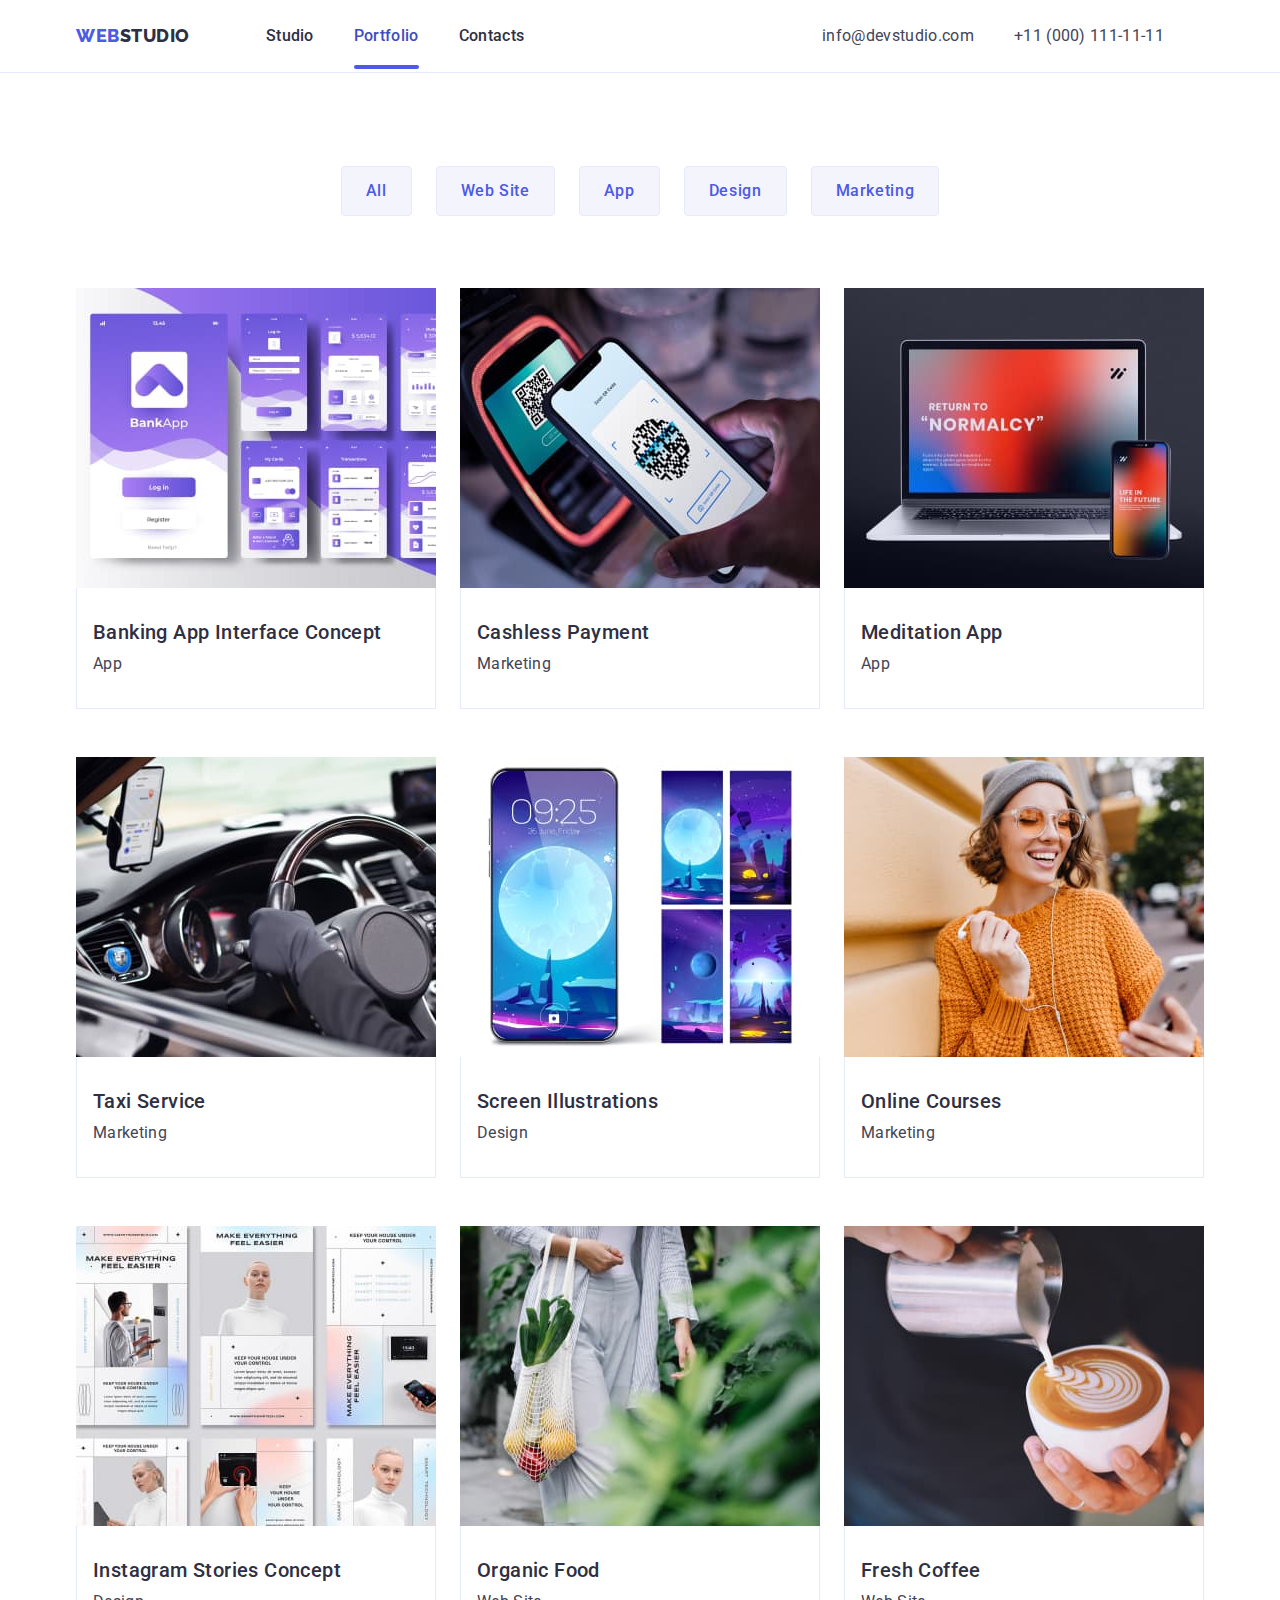
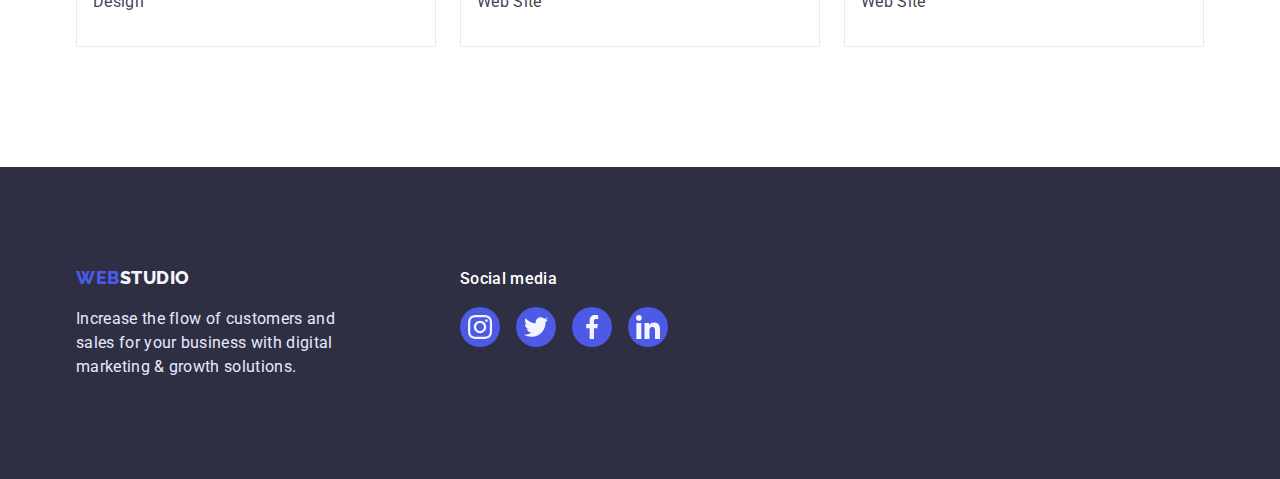
==== portfolio.html @ bd4fde7c "Initial commit" ====
<!DOCTYPE html>
<html lang="en">
	<head>
		<meta charset="UTF-8" />
		<meta http-equiv="X-UA-Compatible" content="IE=edge" />
		<meta name="viewport" content="width=device-width, initial-scale=1.0" />
		<title>Studio</title>
		<link rel="preconnect" href="https://fonts.googleapis.com" />
		<link rel="preconnect" href="https://fonts.gstatic.com" crossorigin />
		<link
			href="https://fonts.googleapis.com/css2?family=Raleway:wght@800&family=Roboto:wght@400;500;700;900&display=swap"
			rel="stylesheet"
		/>
		<link rel="stylesheet" href="https://cdn.jsdelivr.net/npm/modern-normalize@1.1.0/modern-normalize.min.css" />
		<link rel="stylesheet" href="./css/style.css" />
	</head>

	<body>
		<header class="header">
			<div class="container page-haeder-container">
				<nav class="nav">
					<a class="logo link" href="./index.html">Web <span class="logostudio">Studio</span></a>
					<ul class="nav-menu list">
						<li class="nav-items-pages">
							<a class="nav-link link" href="./index.html">Studio</a>
						</li>
						<li class="nav-items-pages">
							<a class="current nav-link link" href="./portfolio.html">Portfolio</a>
						</li>
						<li class="nav-items-pages">
							<a class="nav-link link" href="">Contacts</a>
						</li>
					</ul>
				</nav>
				<address class="address">
					<ul class="address-item list">
						<li class="address-contacts">
							<a class="contacts link" href="mailto:info@devstudio.com">info@devstudio.com</a>
						</li>
						<li class="address-contacts">
							<a class="contacts link" href="tel:+110001111111">+11 (000) 111-11-11</a>
						</li>
					</ul>
				</address>
			</div>
		</header>

		<main>
			<section class="portfolio">
				<div class="container">
					<h1 class="title" hidden>titel</h1>
					<ul class="btn-section list">
						<li class="btn-section-item">
							<button class="btn-section-list" type="button">All</button>
						</li>
						<li class="btn-section-item">
							<button class="btn-section-list" type="button">Web Site</button>
						</li>
						<li class="btn-section-item">
							<button class="btn-section-list" type="button">App</button>
						</li>
						<li class="btn-section-item">
							<button class="btn-section-list" type="button">Design</button>
						</li>
						<li class="btn-section-item">
							<button class="btn-section-list" type="button">Marketing</button>
						</li>
					</ul>
					<ul class="project list">
						<li class="project-list-item">
							<a class="project-link link" href="">
								<div class="project-list-img-wrapper">
									<img
										class="project-img"
										src="./images-portfolio/banking-app-interface-concept.jpg"
										alt="Banking App Interface Concept"
										width="360"
									/>
									<p class="overlay"
										>14 Stylish and User-Friendly App Design Concepts · Task Manager App · Calorie Tracker App · Exotic
										Fruit Ecommerce App · Cloud Storage App</p
									>
								</div>

								<div class="project-position">
									<h2 class="project-title">Banking App Interface Concept</h2>
									<p class="project-text">App</p>
								</div>
							</a>
						</li>
						<li class="project-list-item">
							<a class="project-link link" href="">
								<div class="project-list-img-wrapper">
									<img
										class="project-img"
										src="./images-portfolio/cashless-payment.jpg"
										alt="Cashless Payment"
										width="360"
									/>
									<p class="overlay"
										>14 Stylish and User-Friendly App Design Concepts · Task Manager App · Calorie Tracker App · Exotic
										Fruit Ecommerce App · Cloud Storage App</p
									>
								</div>
								<div class="project-position">
									<h2 class="project-title">Cashless Payment</h2>
									<p class="project-text">Marketing</p>
								</div>
							</a>
						</li>
						<li class="project-list-item">
							<a class="project-link link" href="">
								<div class="project-list-img-wrapper">
									<img
										class="project-img"
										src="./images-portfolio/meditation-app.jpg"
										alt="Meditation App"
										width="360"
									/>
									<p class="overlay"
										>14 Stylish and User-Friendly App Design Concepts · Task Manager App · Calorie Tracker App · Exotic
										Fruit Ecommerce App · Cloud Storage App</p
									>
								</div>
								<div class="project-position">
									<h2 class="project-title">Meditation App</h2>
									<p class="project-text">App</p>
								</div>
							</a>
						</li>
						<li class="project-list-item">
							<a class="project-link link" href="">
								<div class="project-list-img-wrapper">
									<img class="project-img" src="./images-portfolio/taxi-service.jpg" alt="Taxi Service" width="360" />
									<p class="overlay"
										>14 Stylish and User-Friendly App Design Concepts · Task Manager App · Calorie Tracker App · Exotic
										Fruit Ecommerce App · Cloud Storage App</p
									>
								</div>
								<div class="project-position">
									<h2 class="project-title">Taxi Service</h2>
									<p class="project-text">Marketing</p>
								</div>
							</a>
						</li>
						<li class="project-list-item">
							<a class="project-link link" href="">
								<div class="project-list-img-wrapper">
									<img
										class="project-img"
										src="./images-portfolio/screen-illustrations.jpg"
										alt="Screen Illustrations"
										width="360"
									/>
									<p class="overlay"
										>14 Stylish and User-Friendly App Design Concepts · Task Manager App · Calorie Tracker App · Exotic
										Fruit Ecommerce App · Cloud Storage App</p
									>
								</div>

								<div class="project-position">
									<h2 class="project-title">Screen Illustrations</h2>
									<p class="project-text">Design</p>
								</div>
							</a>
						</li>
						<li class="project-list-item">
							<a class="project-link link" href="">
								<div class="project-list-img-wrapper">
									<img
										class="project-img"
										src="./images-portfolio/online-courses.jpg"
										alt="Online Courses"
										width="360"
									/>
									<p class="overlay"
										>14 Stylish and User-Friendly App Design Concepts · Task Manager App · Calorie Tracker App · Exotic
										Fruit Ecommerce App · Cloud Storage App</p
									>
								</div>

								<div class="project-position">
									<h2 class="project-title">Online Courses</h2>
									<p class="project-text">Marketing</p>
								</div>
							</a>
						</li>
						<li class="project-list-item">
							<a class="project-link link" href="">
								<div class="project-list-img-wrapper">
									<img
										class="project-img"
										src="./images-portfolio/instagram-stories-concept.jpg"
										alt="Instagram Stories Concept"
										width="360"
									/>
									<p class="overlay"
										>14 Stylish and User-Friendly App Design Concepts · Task Manager App · Calorie Tracker App · Exotic
										Fruit Ecommerce App · Cloud Storage App</p
									>
								</div>

								<div class="project-position">
									<h2 class="project-title">Instagram Stories Concept</h2>
									<p class="project-text">Design</p>
								</div>
							</a>
						</li>
						<li class="project-list-item">
							<a class="project-link link" href="">
								<div class="project-list-img-wrapper">
									<img class="project-img" src="./images-portfolio/organic-food.jpg" alt="Organic Food" width="360" />
									<p class="overlay"
										>14 Stylish and User-Friendly App Design Concepts · Task Manager App · Calorie Tracker App · Exotic
										Fruit Ecommerce App · Cloud Storage App</p
									>
								</div>

								<div class="project-position">
									<h2 class="project-title">Organic Food</h2>
									<p class="project-text">Web Site</p>
								</div>
							</a>
						</li>
						<li class="project-list-item">
							<a class="project-link link" href="">
								<div class="project-list-img-wrapper">
									<img class="project-img" src="./images-portfolio/fresh-coffee.jpg" alt="Fresh Coffee" width="360" />
									<p class="overlay"
										>14 Stylish and User-Friendly App Design Concepts · Task Manager App · Calorie Tracker App · Exotic
										Fruit Ecommerce App · Cloud Storage App</p
									>
								</div>

								<div class="project-position">
									<h2 class="project-title">Fresh Coffee</h2>
									<p class="project-text">Web Site</p>
								</div>
							</a>
						</li>
					</ul>
				</div>
			</section>
		</main>
		<!-- Footer -->
		<footer class="footer">
			<div class="section-footer container">
				<div>
					<a class="footer-logo link" href="./index.html">Web<span class="footer-logostudio">Studio</span></a>
					<p class="footer-description">
						Increase the flow of customers and sales for your business with digital marketing & growth solutions.
					</p>
				</div>

				<div class="footer-social">
					<h2 class="section-title" hidden>titel</h2>
					<h3 class="footer-media-title">Social media</h3>
					<ul class="footer-social-list list">
						<li class="footer-sicial-list-item">
							<a href="" class="footer-social-list-link">
								<svg class="footer-social-list-icon">
									<use href="./images/sprite.svg#icon-instagram"></use>
								</svg>
							</a>
						</li>
						<li class="footer-sicial-list-item">
							<a href="" class="footer-social-list-link">
								<svg class="footer-social-list-icon">
									<use href="./images/sprite.svg#icon-twitter"></use>
								</svg>
							</a>
						</li>
						<li class="footer-sicial-list-item">
							<a href="" class="footer-social-list-link">
								<svg class="footer-social-list-icon">
									<use href="./images/sprite.svg#icon-facebook"></use>
								</svg>
							</a>
						</li>
						<li class="footer-sicial-list-item">
							<a href="" class="footer-social-list-link">
								<svg class="footer-social-list-icon">
									<use href="./images/sprite.svg#icon-linkedin"></use>
								</svg>
							</a>
						</li>
					</ul>
				</div>
			</div>
		</footer>
	</body>
</html>
---- css/style.css ----
:root {
	--logo-color: #4d5ae5;
	--accent-color: #404bbf;
	--body-text-color: #434455;
	--secondary-text-color: #2e2f42;
	--primary-white-color: #ffffff;
	--secondary-background-color: #f4f4fd;
	--footer-text-color: #e7e9fc;
	--modal-background-color: #fcfcfc;
	--footer-hover-color: #31d0aa;
	--function-trasition: 250ms cubic-bezier(0.4, 0, 0.2, 1);
}

h1,
h2,
h3,
h4,
p {
	margin-top: 0;
	margin-bottom: 0;
}

ul,
ol {
	margin-top: 0;
	margin-bottom: 0;
	padding-left: 0;
}

img {
	display: block;
}

body {
	font-family: "Roboto", sans-serif;
	font-weight: 400;
	font-size: 16px;
	line-height: 1.5;
	letter-spacing: 0.02em;
	color: var(--body-text-color);
	background-color: var(--primary-white-color);
}

button {
	cursor: pointer;
}

.container {
	width: 1158px;
	margin-left: auto;
	margin-right: auto;
	padding-left: 15px;
	padding-right: 15px;
}

.section {
	padding-top: 120px;
	padding-bottom: 120px;
}

.list {
	list-style: none;
}

.link {
	text-decoration: none;
}

/* ============================== HEADER ======================== */

.page-haeder-container {
	display: flex;
	align-items: center;
	padding: 24px 15px;
}

.nav {
	display: flex;
	align-items: center;
}

.header {
	font-style: normal;
	border-bottom: 1px solid var(--footer-text-color);
}

.logo {
	font-family: "Raleway", sans-serif;
	font-weight: 800;
	font-size: 18px;
	line-height: 1.17;
	margin-right: 76px;
	display: flex;
	align-items: center;
	letter-spacing: 0.03em;
	text-transform: uppercase;
	color: var(--logo-color);
}

.logostudio {
	color: var(--secondary-text-color);
}

.nav-menu {
	display: flex;
	align-items: center;
}

.nav-items-pages:not(:last-child) {
	margin-right: 40px;
}

.nav-link {
	position: relative;
	font-weight: 500;
	padding-top: 24px;
	padding-bottom: 24px;
	color: var(--secondary-text-color);
	transition: color var(--function-trasition);
}
.nav-link:hover,
.nav-link:focus {
	color: var(--accent-color);
}

.current.nav-link::after {
	content: "";
	position: absolute;
	left: 0;
	bottom: 0;
	display: block;
	width: 100%;
	height: 4px;
	border-radius: 2px;
	color: var(--accent-color);
	background-color: var(--logo-color);
	transition: background-color var(--function-trasition);
}

.current.nav-link {
	color: var(--accent-color);
}

.address {
	font-style: normal;
	margin-left: auto;
}

.address-item {
	display: flex;
}

.contacts {
	font-style: normal;
	color: var(--body-text-color);
	margin-right: 40px;
	transition: color var(--function-trasition);
}

.contacts:hover,
.contacts:focus {
	color: var(--accent-color);
}

/* ============================== /HEADER ======================== */

/* ============================== HERO ======================== */

.hero {
	margin: 0 auto;
	padding-top: 188px;
	padding-bottom: 188px;
	max-width: 1440px;
	background-color: var(--secondary-text-color);
	background-image: linear-gradient(rgba(46, 47, 66, 0.7), rgba(46, 47, 66, 0.7)), url(../images-hero/bg.jpg);
	background-size: cover;
}

.hero-title {
	margin-left: auto;
	margin-right: auto;
	font-weight: 700;
	font-size: 56px;
	line-height: 1.07;
	letter-spacing: 0.02em;
	text-align: center;
	width: 496px;
	text-transform: capitalize;
	color: var(--primary-white-color);
}

.hero-btn {
	font-weight: 500;
	display: block;
	margin: 0 auto;
	margin-top: 48px;
	align-items: center;
	font-family: "Roboto", sans-serif;
	font-size: 16px;
	line-height: 1.5;
	padding: 16px 32px 16px 32px;
	letter-spacing: 0.04em;
	cursor: pointer;
	box-shadow: 0px 4px 4px rgba(0, 0, 0, 0.15);
	border-radius: 4px;
	border: none;
	color: var(--primary-white-color);
	background-color: var(--logo-color);
	transition: background-color var(--function-trasition);
}

.hero-btn:hover,
.hero-btn:focus {
	background-color: var(--accent-color);
}

/* ============================== /HERO ======================== */

/*============================= FEATURES =================================*/

.features-list-icon {
	display: flex;
	width: 264px;
	height: 112px;
	margin-bottom: 8px;
	padding: 24px 100px;
	background: var(--secondary-background-color);
	border-radius: 4px;
}

.features-list-item {
	width: 264px;
}

.feauters-list {
	display: flex;
	gap: 24px;
}

.features-list-title {
	font-weight: 500;
	font-size: 20px;
	line-height: 1.2;
	letter-spacing: 0.02em;
	margin-bottom: 8px;
	color: var(--secondary-text-color);
}

/*============================= /FEATURES =================================*/

/* ============================ WHAT ARE WE DOING ========================== */

.products {
	padding-bottom: 116px;
}

.list {
	display: flex;
}

.products-title {
	font-weight: 700;
	font-size: 36px;
	line-height: 1.11;
	margin-bottom: 72px;
	text-align: center;
	text-transform: capitalize;
	color: var(--secondary-text-color);
}

.products-item {
	gap: 24px;
}

/* ============================ /WHAT ARE WE DOING ========================== */

/*================================ OUR TEAM ===============================*/

.team {
	background-color: var(--secondary-background-color);
}

.team-list-item {
	display: inline;
	background-color: var(--primary-white-color);
	box-shadow: 0px 1px 6px rgba(46, 47, 66, 0.08), 0px 1px 1px rgba(46, 47, 66, 0.16), 0px 2px 1px rgba(46, 47, 66, 0.08);
	border-radius: 0px 0px 4px 4px;
}

.team-list {
	display: flex;
	flex-wrap: wrap;
	gap: 24px;
}

.team-text {
	padding-top: 32px;
	padding-bottom: 32px;
}

.team-title {
	font-weight: 700;
	font-size: 36px;
	line-height: 1.11;
	text-align: center;
	letter-spacing: 0.02em;
	margin-bottom: 72px;
	text-transform: capitalize;
	color: var(--secondary-text-color);
}

.team-list-title {
	font-weight: 500;
	font-size: 20px;
	line-height: 1.2;
	letter-spacing: 0.02em;
	text-align: center;
	color: var(--secondary-text-color);
}

.team-position {
	text-align: center;
	margin-top: 8px;
	color: var(--body-text-color);
}

.social-list {
	justify-content: center;
	gap: 24px;
	margin-top: 8px;
}

.social-list-link {
	display: flex;
	justify-content: center;
	align-items: center;
	width: 40px;
	height: 40px;
	border-radius: 50%;
	background-color: var(--logo-color);
	transition: background-color var(--function-trasition);
}

.social-list-link:hover,
.social-list-link:focus {
	background-color: var(--accent-color);
}

.social-list-icon {
	width: 16px;
	height: 16px;
	fill: var(--secondary-background-color);
}

/*================================ /OUR TEAM ===============================*/

/*================================ CUSTOMERS =============================*/

.customers-list {
	justify-content: center;
	gap: 24px;
}

.customers-list-link {
	display: flex;
	justify-content: center;
	align-items: center;
	width: 168px;
	height: 88px;
	border: 1px solid #8e8f99;
	border-radius: 4px;
	transition: border-color var(--function-trasition);
}

.customers-list-link:hover,
.customers-list-link:focus {
	border-color: var(--accent-color);
}

.customers-list-link:hover .customers-list-icon,
.customers-list-link:focus .customers-list-icon {
	fill: var(--accent-color);
}

.customers-list-icon {
	width: 64px;
	height: 64px;
	fill: #8e8f99;
	transition: fill var(--function-trasition);
}
/*================================ /CUSTOMERS =============================*/

/*================================ FOOTER ===============================*/

.footer {
	padding-top: 100px;
	padding-bottom: 100px;
	background-color: var(--secondary-text-color);
}

.section-footer {
	display: flex;
}

.footer-description {
	width: 264px;
	margin-top: 16px;
	color: var(--footer-text-color);
}

.footer-logo {
	font-family: "Raleway", sans-serif;
	font-weight: 800;
	font-size: 18px;
	line-height: 1.17;
	letter-spacing: 0.03em;
	margin-bottom: 16px;
	text-transform: uppercase;
	color: var(--logo-color);
	transition: color var(--function-trasition);
}

.footer-logostudio {
	color: var(--secondary-background-color);
	transition: color var(--function-trasition);
}

.footer-logostudio:hover,
.footer-logostudio:focus {
	color: var(--accent-color);
}

.footer-logo:hover,
.footer-logo:focus {
	color: var(--accent-color);
}

.footer-social {
	margin-left: 120px;
}

.footer-media-title {
	font-style: normal;
	font-weight: 500;
	font-size: 16px;
	line-height: 1.5;
	letter-spacing: 0.02em;
	color: var(--primary-white-color);
}
.footer-social-list-link {
	display: flex;
	justify-content: center;
	align-items: center;
	width: 40px;
	height: 40px;
	border-radius: 50%;
	background-color: var(--logo-color);
	transition: background-color var(--function-trasition);
}

.footer-social-list {
	/* justify-content: center; */
	gap: 16px;
	margin-top: 16px;
}

.footer-social-list-icon {
	width: 24px;
	height: 24px;
	fill: var(--secondary-background-color);
}

.footer-social-list-link:hover,
.footer-social-list-link:focus {
	background-color: var(--footer-hover-color);
}

/*================================ /FOOTER ===============================*/

/*============================== PORTFOLIO ===============================*/

.portfolio {
	padding-top: 93px;
	padding-bottom: 120px;
}

.btn-section {
	display: flex;
	justify-content: center;
	margin-bottom: 72px;
	gap: 24px;
}

.btn-section-list {
	font-weight: 500;
	display: flex;
	align-items: center;
	text-align: center;
	font-size: 16px;
	line-height: 1.5;
	letter-spacing: 0.04em;
	padding: 12px 24px 12px 24px;
	font-family: "Roboto", sans-serif;
	cursor: pointer;
	border: 1px solid var(--footer-text-color);
	border-radius: 4px;
	color: var(--logo-color);
	background-color: var(--secondary-background-color);
	transition: color var(--function-trasition), background-color var(--function-trasition),
		border-color var(--function-trasition), box-shadow var(--function-trasition);
}

.btn-section-list:hover,
.btn-section-list:focus {
	color: var(--primary-white-color);
	background-color: var(--accent-color);
	box-shadow: 0px 3px 1px rgba(0, 0, 0, 0.1), 0px 2px 1px rgba(0, 0, 0, 0.08), 0px 2px 2px rgba(0, 0, 0, 0.12);
	border-color: var(--accent-color);
}

.project {
	display: flex;
	flex-wrap: wrap;
	gap: 48px 24px;
}

.project-list-item {
	transition: box-shadow var(--function-trasition);
}

.project-list-item:hover,
.project-list-item:focus {
	box-shadow: 0px 1px 6px rgba(46, 47, 66, 0.08), 0px 1px 1px rgba(46, 47, 66, 0.16), 0px 2px 1px rgba(46, 47, 66, 0.08);
}

.project-list-img-wrapper {
	position: relative;
	overflow: hidden;
}

.overlay {
	position: absolute;
	width: 100%;
	height: 100%;
	left: 0;
	top: 0;
	font-weight: 400;
	font-size: 16px;
	line-height: 1.5;
	letter-spacing: 0.02em;
	padding: 40px 32px 164px 32px;
	overflow: auto;
	transform: translate(0, 100%);
	transition: transform var(--function-trasition);
	color: var(--secondary-background-color);
	background-color: var(--logo-color);
}

.project-link:hover .overlay,
.project-link:focus .overlay {
	transform: translate(0, 0);
}

.project-position {
	padding-top: 32px;
	padding-bottom: 32px;
	padding-left: 16px;
	padding-right: 16px;
	border: 1px solid var(--footer-text-color);
	border-top: none;
}

.project-title {
	font-weight: 500;
	font-size: 20px;
	line-height: 1.2;
	letter-spacing: 0.02em;
	margin-bottom: 8px;
	color: var(--secondary-text-color);
}

.project-text {
	color: var(--body-text-color);
}

/*============================== /PORTFOLIO ===============================*/

/*============================== MODAL WINDOW ===============================*/

.backdrop {
	position: fixed;
	top: 0;
	left: 0;
	z-index: 100;
	width: 100%;
	height: 100%;
	background-color: rgba(46, 47, 66, 0.4);
	transition: opacity var(--function-trasition), visibility var(--function-trasition);
}

.backdrop.is-hidden {
	opacity: 0;
	visibility: hidden;
	pointer-events: none;
}

.modal {
	position: absolute;
	top: 50%;
	left: 50%;
	transform: translate(-50%, -50%);
	width: 408px;
	height: 576px;
	background: var(--modal-background-color);
	box-shadow: 0px 1px 1px rgba(0, 0, 0, 0.14), 0px 1px 3px rgba(0, 0, 0, 0.12), 0px 2px 1px rgba(0, 0, 0, 0.2);
	border-radius: 4px;
}

.modal-close-btn {
	position: absolute;
	top: 24px;
	right: 24px;
	display: flex;
	justify-content: center;
	align-items: center;
	width: 24px;
	height: 24px;
	border-radius: 50%;
	background: var(--footer-text-color);
	border: 1px solid rgba(0, 0, 0, 0.1);
	transition: fill var(--function-trasition), background-color var(--function-trasition),
		border-color var(--function-trasition);
}

.modal-close-btn:hover,
.modal-close-btn:focus {
	fill: var(--primary-white-color);
	background-color: var(--accent-color);
	border-color: var(--accent-color);
}

.modal-close-btn-icon {
	width: 8px;
	height: 8px;
}
/*============================== /MODAL WINDOW ===============================*/
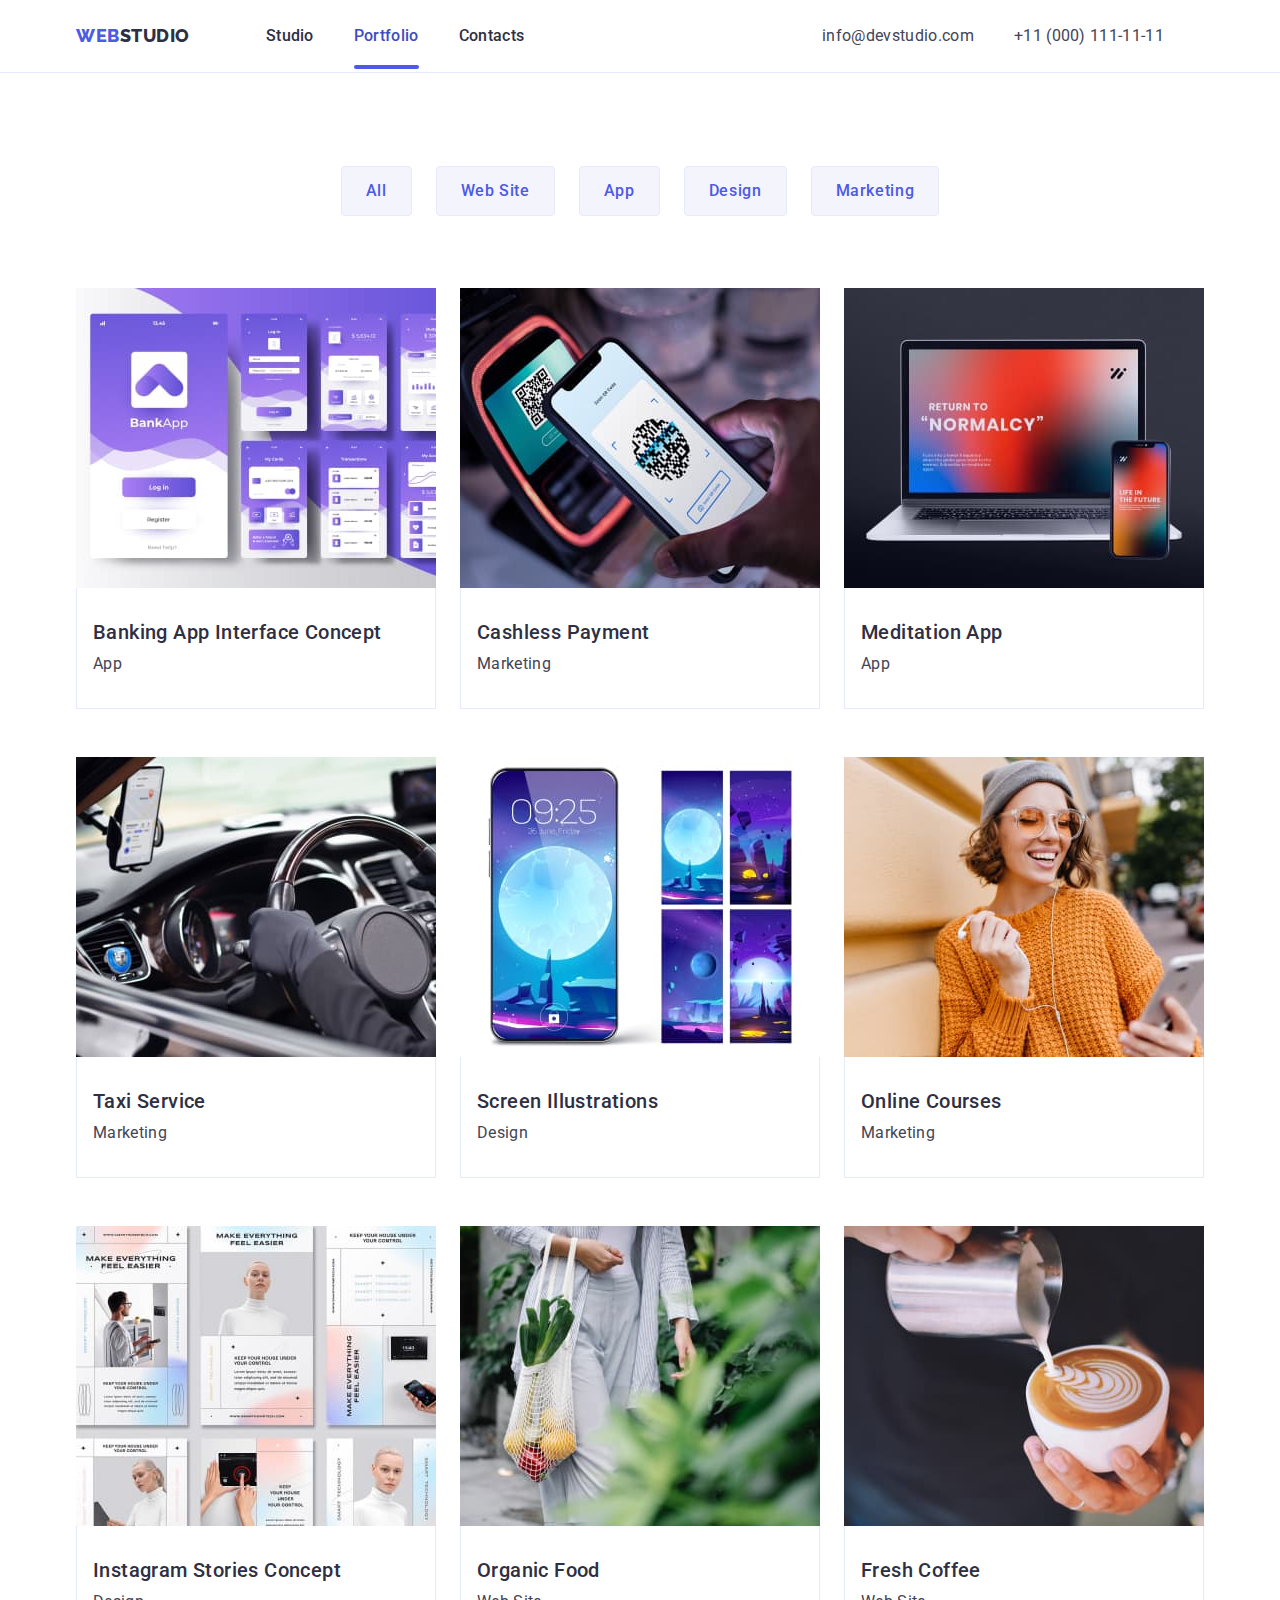
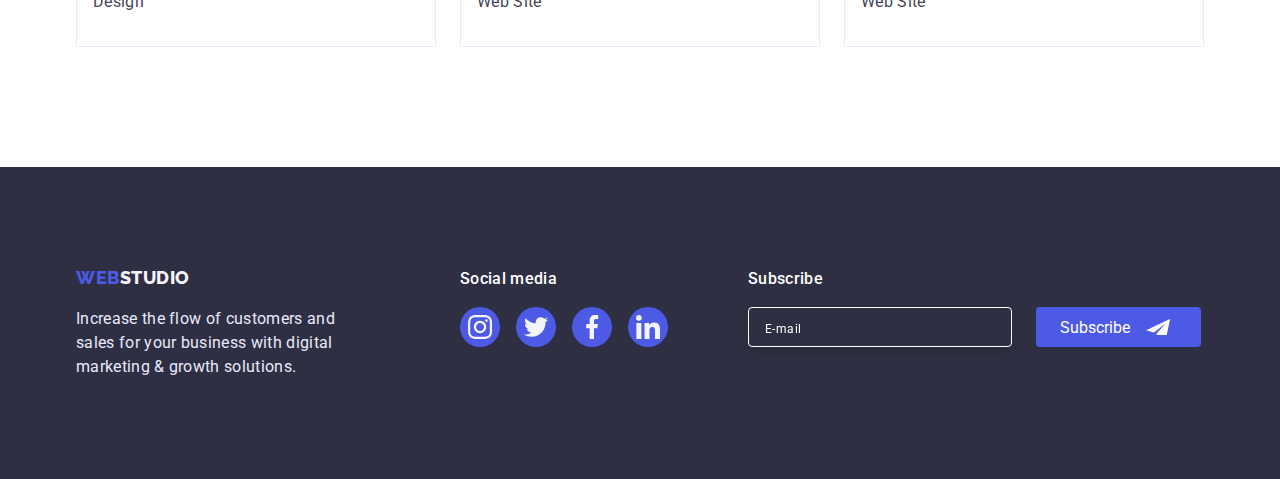
==== commit 7489130f: "css" ====
--- a/portfolio.html
+++ b/portfolio.html
@@ -286,6 +286,21 @@
 						</li>
 					</ul>
 				</div>
+				<!-- /Footer -->
+
+				<form class="footer-modal-form">
+					<p class="footer-form-description"> Subscribe </p>
+					<div class="footer-modal-form-wrapper">
+						<label class="modal-form-field">
+							<input type="email" name="user_email" class="footer-form-email" placeholder="E-mail" required />
+						</label>
+						<button type="button" class="footer-modal-form-subscribe-btn"
+							>Subscribe<svg class="footer-modal-btn-icon">
+								<use href="./images/sprite.svg#icon-send" width="24" height="20"></use>
+							</svg>
+						</button>
+					</div>
+				</form>
 			</div>
 		</footer>
 	</body>
--- a/css/style.css
+++ b/css/style.css
@@ -474,6 +474,69 @@
 .footer-social-list-link:focus {
 	background-color: var(--footer-hover-color);
 }
+
+
+.footer-modal-form{
+	margin-left: 80px;
+}
+
+.footer-form-description {
+	margin-bottom: 16px;
+	font-weight: 500;
+	font-size: 16px;
+	line-height: 1.5;
+	color: var(--primary-white-color);
+	letter-spacing: 0.02em;
+}
+
+.footer-form-email {
+	margin-right: 24px;
+	width: 264px;
+	height: 40px;
+	padding: 16px;
+	color: var(--primary-white-color);
+	background-color: var(--secondary-text-color);
+	border: 1px solid var(--primary-white-color);
+	filter: drop-shadow(0px 4px 4px rgba(0, 0, 0, 0.15));
+	border-radius: 4px;
+	outline: none;
+}
+.footer-form-email:focus {
+	outline: none;
+	border-color: var(--logo-color);
+}
+
+
+.footer-form-email::placeholder {
+	font-size: 12px;
+	line-height: 2;
+	letter-spacing: 0.04em;
+	color: var(--primary-white-color);
+}
+
+.footer-modal-form-wrapper{
+	display: flex;
+}
+
+.footer-modal-form-subscribe-btn {
+	display: flex;
+	gap:16px;
+	width: 165px;
+	height: 40px;
+	padding: 12px 24px;
+	color: var(--primary-white-color);
+	border: none;
+background: var(--logo-color);
+border-radius: 4px;
+transition: background-color var(--function-trasition);
+}
+
+.footer-modal-form-subscribe-btn:hover,
+.footer-modal-form-subscribe-btn:focus {
+	background-color: var(--accent-color);
+}
+
+
 
 /*================================ /FOOTER ===============================*/
 
@@ -609,8 +672,9 @@
 	top: 50%;
 	left: 50%;
 	transform: translate(-50%, -50%);
+	padding: 72px 24px 24px 24px;
 	width: 408px;
-	height: 576px;
+	/* height: 584px; */
 	background: var(--modal-background-color);
 	box-shadow: 0px 1px 1px rgba(0, 0, 0, 0.14), 0px 1px 3px rgba(0, 0, 0, 0.12), 0px 2px 1px rgba(0, 0, 0, 0.2);
 	border-radius: 4px;
@@ -644,3 +708,164 @@
 	height: 8px;
 }
 /*============================== /MODAL WINDOW ===============================*/
+
+/*============================== MODAL FORM ===============================*/
+
+.modal-form {
+	display: flex;
+	flex-direction: column;
+}
+
+.modal-form-title {
+	font-weight: 500;
+	font-size: 16px;
+	line-height: 1.5;
+	text-align: center;
+	letter-spacing: 0.02em;
+	margin-bottom: 34px;
+	color: var(--secondary-text-color);
+}
+
+.modal-form-field {
+	margin-bottom: 26px;
+}
+
+.modal-form-input-desk {
+	display: block;
+	font-weight: 400;
+	font-size: 12px;
+	line-height: 1.16;
+	letter-spacing: 0.04em;
+	margin-bottom: 4px;
+	color: #8e8f99;
+}
+
+.modal-form-input-wrapper {
+	display: block;
+	position: relative;
+}
+
+.modal-form-input {
+	width: 100%;
+	height: 40px;
+	padding-left: 38px;
+	border: 1px solid rgba(46, 47, 66, 0.4);
+	border-radius: 4px;
+	transition: border-color var(--function-trasition);
+}
+
+.modal-form-input:focus {
+	outline: none;
+	border-color: var(--logo-color);
+}
+
+.modal-form-input-icon {
+	position: absolute;
+	top: 50%;
+	left: 16px;
+	transform: translate(0, -50%);
+	width: 13px;
+	height: 13px;
+	transition: fill var(--function-trasition);
+}
+
+.modal-form-input:focus + .modal-form-input-icon {
+	fill: var(--logo-color);
+}
+
+.modal-form-massage {
+	width: 100%;
+	height: 120px;
+	padding: 10px 16px;
+	resize: none;
+	border: 1px solid rgba(46, 47, 66, 0.4);
+	border-radius: 4px;
+	transition: border-color var(--function-trasition);
+}
+
+.modal-form-massage::placeholder {
+	font-weight: 400;
+	font-size: 12px;
+	line-height: 1.16;
+	letter-spacing: 0.04em;
+	color: rgba(46, 47, 66, 0.4);
+}
+
+.modal-form-massage:focus {
+	outline: none;
+	border-color: var(--logo-color);
+}
+
+.modal-form-chek-desk::before {
+	margin-right: 8px;
+	display: block;
+	width: 16px;
+	height: 16px;
+	border: 1px solid rgba(46, 47, 66, 0.4);
+	border-radius: 2px;
+	cursor: pointer;
+	content: "";
+}
+
+.modal-form-chek:checked + .modal-form-chek-desk::before {
+	background: var(--accent-color);
+	border: 1px solid var(--accent-color);
+	border-radius: 2px;
+	background-image: url(../images/chek.svg);
+	background-repeat: no-repeat;
+	background-position: center;
+}
+
+.modal-form-chek:focus + .modal-form-chek-desk::before {
+	outline: 1px solid var(--logo-color);
+}
+
+.visually-hiden {
+	position: absolute;
+	overflow: hidden;
+	clip: rect(0 0 0 0);
+}
+
+.modal-form-chek-desk{
+	display: flex;
+	align-items: center;
+	margin-bottom: 24px;
+	font-size: 12px;
+line-height: 1.16;
+letter-spacing: 0.04em;
+color: #8E8F99;
+}
+
+
+.modal-form-link{
+	margin-left: 4px;
+	font-size: 12px;
+	line-height: 1.33;
+	letter-spacing: 0.04em;
+	text-decoration-line: underline;
+	color: var(--logo-color);
+}
+
+
+
+
+.modal-form-submit {
+	margin-left: auto;
+	margin-right: auto;
+	width: 169px;
+	height: 56px;
+	color: var(--primary-white-color);
+	background: var(--logo-color);
+	border: none;
+	box-shadow: 0px 4px 4px rgba(0, 0, 0, 0.15);
+	border-radius: 4px;
+	transition: background-color var(--function-trasition);
+}
+
+.modal-form-submit:hover,
+.modal-form-submit:focus {
+	
+	background-color: var(--accent-color);
+}
+
+/*============================== /MODAL FORM ===============================*/
